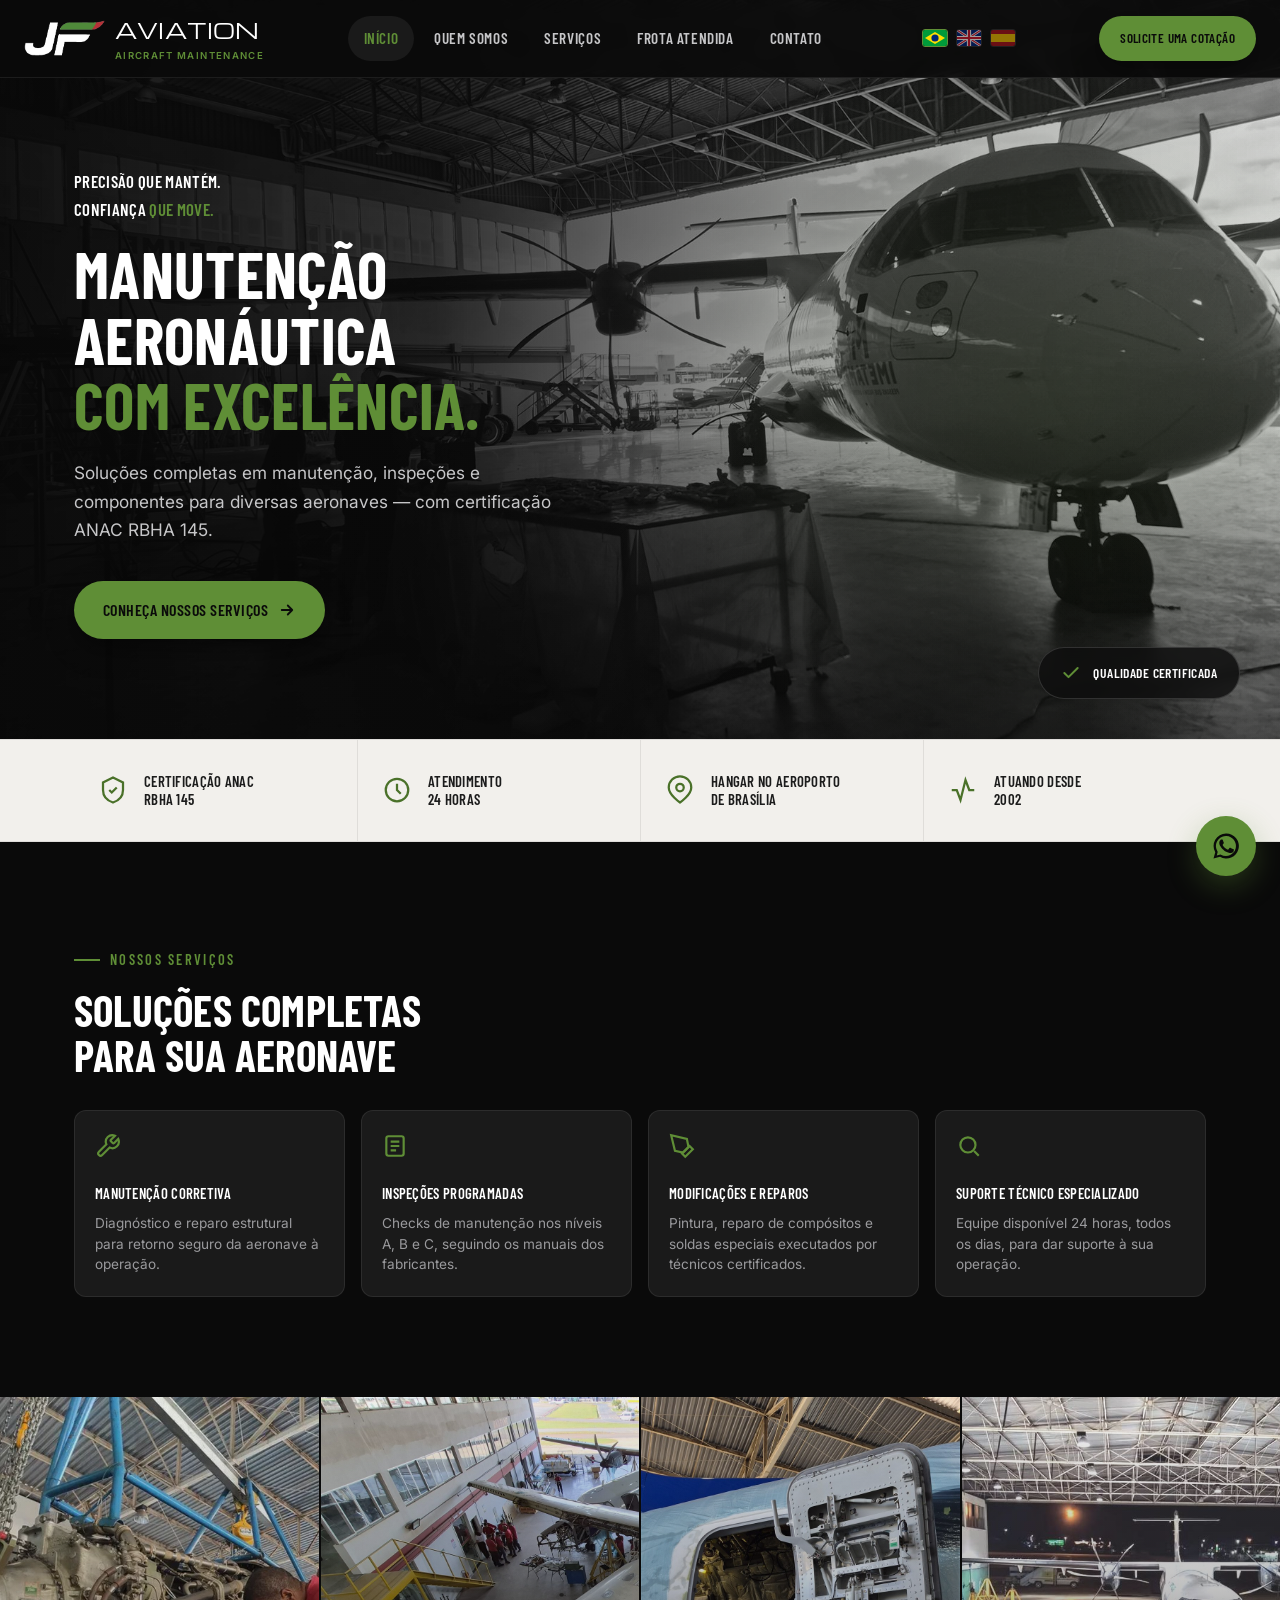
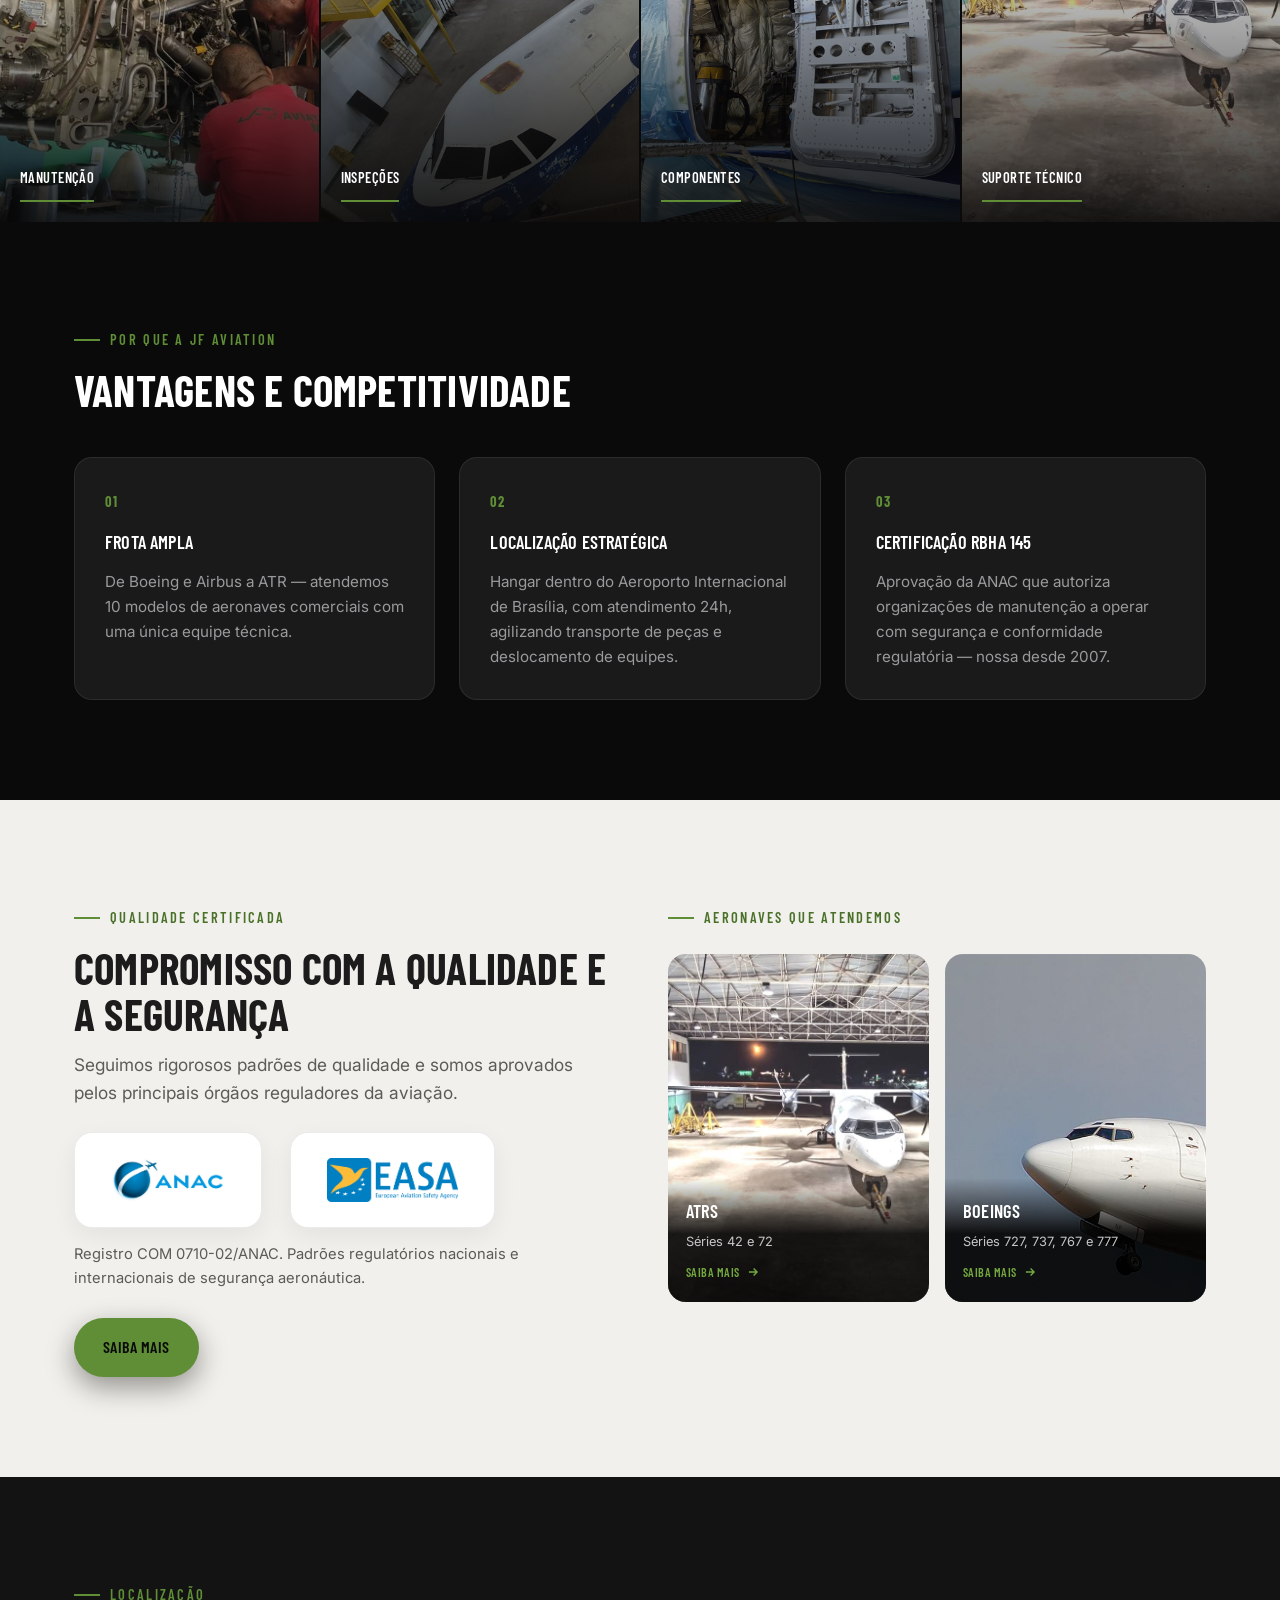
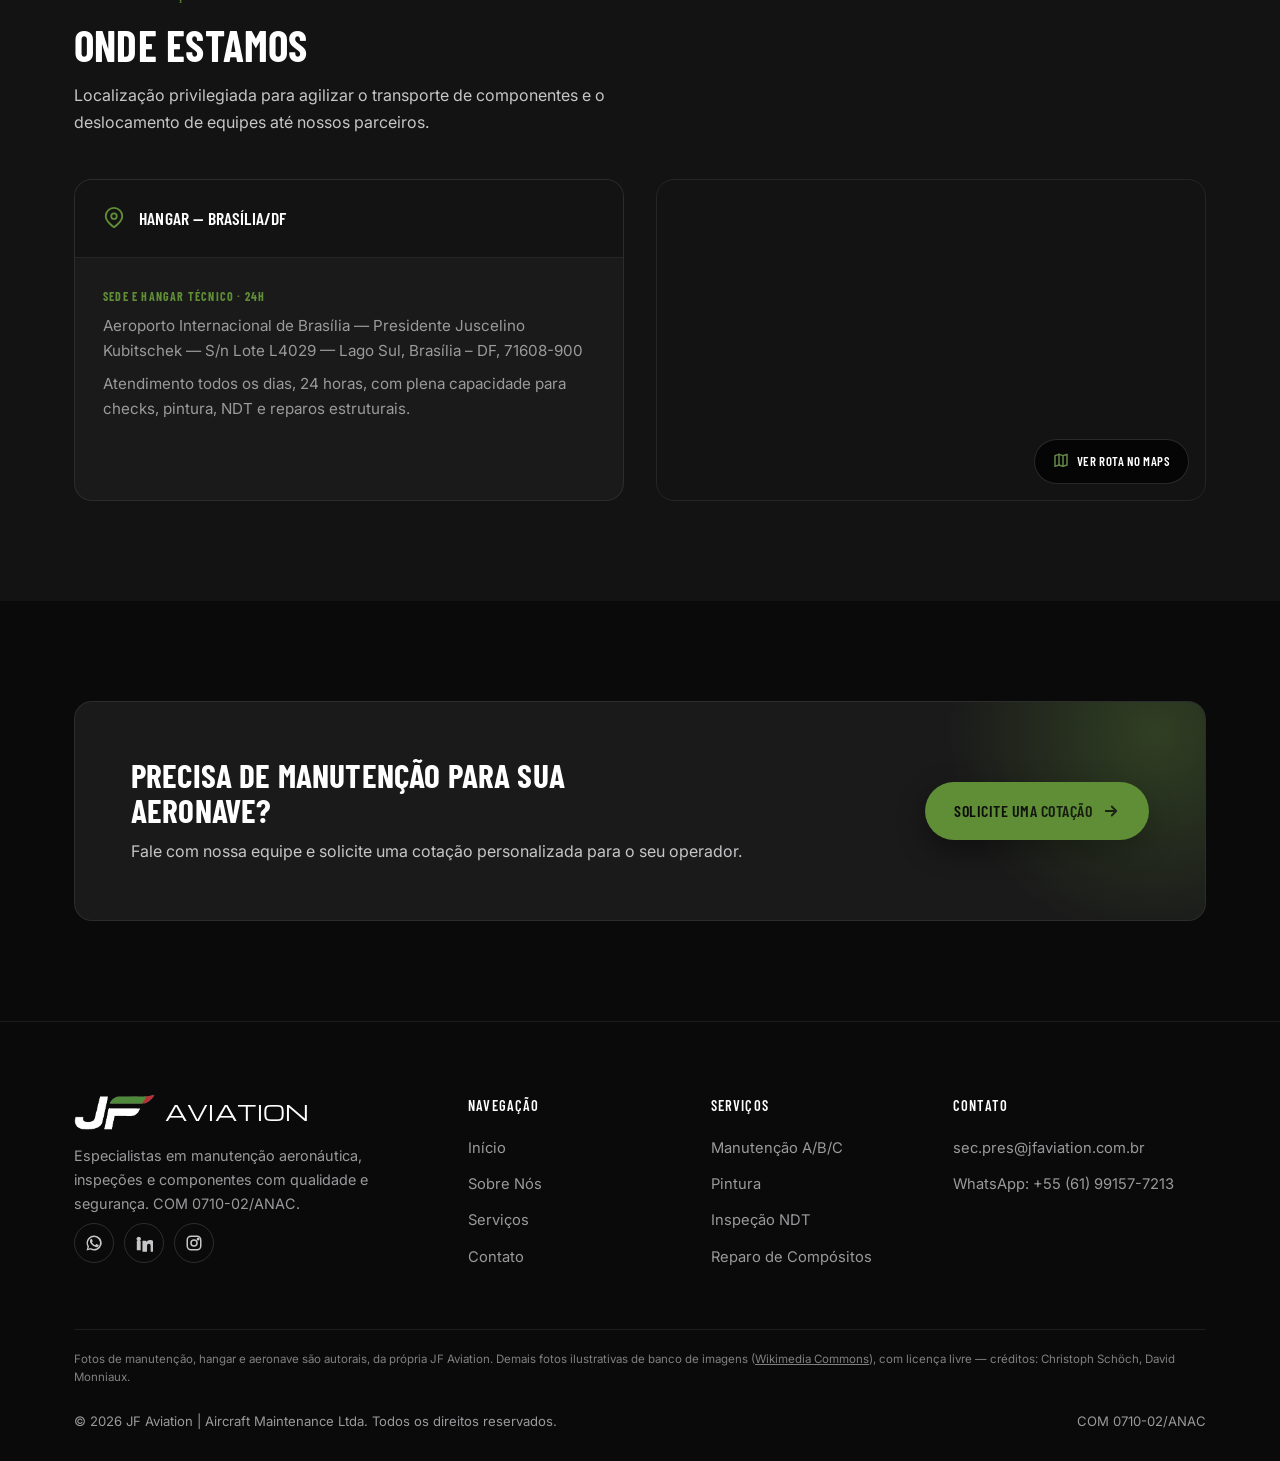
==== index.html @ 9530dfe8 "Initial commit - JF Aviation Site" ====
<!DOCTYPE html>
<html lang="pt-BR">
<head>
<meta charset="UTF-8">
<meta name="viewport" content="width=device-width, initial-scale=1.0">
<title>JF Aviation | Manutenção Aeronáutica com Excelência — ANAC RBHA 145</title>
<meta name="description" content="JF Aviation — mais de 20 anos de experiência em manutenção estrutural, checks A/B/C, pintura, NDT e reparos compósitos para aeronaves comerciais. Certificação ANAC RBHA 145.">
<meta property="og:type" content="website">
<meta property="og:locale" content="pt_BR">
<meta property="og:url" content="https://jfaviation.com.br/">
<meta property="og:title" content="JF Aviation | Manutenção Aeronáutica com Excelência — ANAC RBHA 145">
<meta property="og:description" content="Mais de 20 anos de experiência em manutenção estrutural, checks A/B/C, pintura, NDT e reparos compósitos para aeronaves comerciais. Certificação ANAC RBHA 145.">
<meta property="og:image" content="https://jfaviation.com.br/assets/img/jf-logo-horizontal.png">
<meta name="twitter:card" content="summary_large_image">
<link rel="alternate" hreflang="pt-BR" href="https://jfaviation.com.br/">
<link rel="alternate" hreflang="en" href="https://jfaviation.com.br/en/">
<link rel="alternate" hreflang="es" href="https://jfaviation.com.br/es/">
<link rel="alternate" hreflang="x-default" href="https://jfaviation.com.br/">
<link rel="icon" type="image/svg+xml" href="assets/img/favicon.svg">
<link rel="preconnect" href="https://fonts.googleapis.com">
<link rel="preconnect" href="https://fonts.gstatic.com" crossorigin>
<link href="https://fonts.googleapis.com/css2?family=Michroma&family=Barlow+Condensed:wght@500;600;700;800&family=Inter:wght@400;500;600;700&display=swap" rel="stylesheet">
<link rel="stylesheet" href="assets/css/style.css">
</head>
<body>
<a href="#main" class="skip-link">Pular para o conteúdo</a>

<header class="site-header">
  <div class="container">
    <a href="index.html" class="brand">
      <img class="mark" src="assets/img/jf-mark-white.png" alt="JF Aviation">
      <span>AVIATION<small>Aircraft Maintenance</small></span>
    </a>

    <button class="nav-toggle" aria-label="Abrir menu" aria-expanded="false">
      <svg viewBox="0 0 24 24" fill="none" stroke="currentColor" stroke-width="2" stroke-linecap="round"><path d="M4 6h16M4 12h16M4 18h16"/></svg>
    </button>

    <nav class="nav-main" aria-label="Navegação principal">
      <a href="index.html" aria-current="page">Início</a>
      <a href="quem-somos.html">Quem Somos</a>
      <a href="servicos.html">Serviços</a>
      <a href="servicos.html#frota">Frota Atendida</a>
      <a href="contato.html">Contato</a>
      <a href="contato.html" class="btn btn-gold nav-mobile-cta">Solicite uma Cotação</a>
      <div class="lang-switcher-mobile">
        <a href="index.html" class="active" aria-label="Português"><img src="assets/img/flags/br.svg" alt="PT"></a>
        <a href="en/index.html" aria-label="English"><img src="assets/img/flags/uk.svg" alt="EN"></a>
        <a href="es/index.html" aria-label="Español"><img src="assets/img/flags/es.svg" alt="ES"></a>
      </div>
    </nav>

    <div class="lang-switcher">
      <a href="index.html" class="active" aria-label="Português"><img src="assets/img/flags/br.svg" alt="PT"></a>
      <a href="en/index.html" aria-label="English"><img src="assets/img/flags/uk.svg" alt="EN"></a>
      <a href="es/index.html" aria-label="Español"><img src="assets/img/flags/es.svg" alt="ES"></a>
    </div>

    <div class="nav-cta">
      <a href="contato.html" class="btn btn-gold btn-sm">Solicite uma Cotação</a>
    </div>
  </div>
</header>

<main id="main">

  <!-- HERO -->
  <section class="hero">
    <div class="hero-photo" aria-hidden="true">
      <div class="photo-fill"></div>
    </div>
    <div class="container">
      <div class="hero-copy">
        <p class="eyebrow-line">Precisão que mantém.<br>Confiança <span class="accent">que move.</span></p>
        <h1 class="hero-title">Manutenção<br>Aeronáutica<br><span class="accent">com excelência.</span></h1>
        <p class="lead">Soluções completas em manutenção, inspeções e componentes para diversas aeronaves — com certificação ANAC RBHA 145.</p>
        <div class="hero-actions">
          <a href="servicos.html" class="btn btn-gold">
            Conheça nossos serviços
            <svg viewBox="0 0 24 24" fill="none" stroke="currentColor" stroke-width="2.4" stroke-linecap="round" stroke-linejoin="round"><path d="M5 12h14M13 6l6 6-6 6"/></svg>
          </a>
        </div>
      </div>
    </div>
    <div class="hero-cert-float">
      <svg viewBox="0 0 24 24" fill="none" stroke="currentColor" stroke-width="2.4" stroke-linecap="round" stroke-linejoin="round"><path d="M20 6L9 17l-5-5"/></svg>
      Qualidade certificada
    </div>
  </section>

  <!-- FEATURE STRIP -->
  <section class="feature-strip">
    <div class="container">
      <div class="feature-item">
        <svg viewBox="0 0 24 24" fill="none" stroke="currentColor" stroke-width="1.8"><path d="M12 2l8 4v6c0 5-3.4 8.5-8 10-4.6-1.5-8-5-8-10V6l8-4z"/><path d="M9 12l2 2 4-4"/></svg>
        <span>Certificação ANAC<br>RBHA 145</span>
      </div>
      <div class="feature-item">
        <svg viewBox="0 0 24 24" fill="none" stroke="currentColor" stroke-width="1.8"><circle cx="12" cy="12" r="9"/><path d="M12 7v5l3 3"/></svg>
        <span>Atendimento<br>24 horas</span>
      </div>
      <div class="feature-item">
        <svg viewBox="0 0 24 24" fill="none" stroke="currentColor" stroke-width="1.8"><path d="M21 10c0 6-9 12-9 12S3 16 3 10a9 9 0 0118 0z"/><circle cx="12" cy="10" r="3"/></svg>
        <span>Hangar no Aeroporto<br>de Brasília</span>
      </div>
      <div class="feature-item">
        <svg viewBox="0 0 24 24" fill="none" stroke="currentColor" stroke-width="1.8"><path d="M3 12h4l3 8 4-16 3 8h4"/></svg>
        <span>Atuando desde<br>2002</span>
      </div>
    </div>
  </section>

  <!-- SERVIÇOS + COMPROMISSO -->
  <section class="section" id="servicos">
    <div class="container">
      <div>
        <span class="eyebrow">Nossos Serviços</span>
        <h2 style="margin-top:16px;">Soluções completas<br>para sua aeronave</h2>
        <div class="mini-grid">
          <div class="mini-card">
            <svg class="mini-icon" viewBox="0 0 24 24" fill="none" stroke="currentColor" stroke-width="2"><path d="M14.7 6.3a1 1 0 000 1.4l1.6 1.6a1 1 0 001.4 0l3.77-3.77a6 6 0 01-7.94 7.94l-6.91 6.91a2.12 2.12 0 01-3-3l6.91-6.91a6 6 0 017.94-7.94l-3.76 3.76z"/></svg>
            <h4>Manutenção Corretiva</h4>
            <p>Diagnóstico e reparo estrutural para retorno seguro da aeronave à operação.</p>
          </div>
          <div class="mini-card">
            <svg class="mini-icon" viewBox="0 0 24 24" fill="none" stroke="currentColor" stroke-width="2"><rect x="4" y="3" width="16" height="18" rx="2"/><path d="M8 8h8M8 12h8M8 16h5"/></svg>
            <h4>Inspeções Programadas</h4>
            <p>Checks de manutenção nos níveis A, B e C, seguindo os manuais dos fabricantes.</p>
          </div>
          <div class="mini-card">
            <svg class="mini-icon" viewBox="0 0 24 24" fill="none" stroke="currentColor" stroke-width="2"><path d="M12 19l7-7 3 3-7 7-3-3z"/><path d="M18 13l-1.5-7.5L2 2l3.5 14.5L13 18l5-5z"/></svg>
            <h4>Modificações e Reparos</h4>
            <p>Pintura, reparo de compósitos e soldas especiais executados por técnicos certificados.</p>
          </div>
          <div class="mini-card">
            <svg class="mini-icon" viewBox="0 0 24 24" fill="none" stroke="currentColor" stroke-width="2"><circle cx="11" cy="11" r="7"/><path d="M21 21l-4.3-4.3"/></svg>
            <h4>Suporte Técnico Especializado</h4>
            <p>Equipe disponível 24 horas, todos os dias, para dar suporte à sua operação.</p>
          </div>
        </div>
      </div>
    </div>
  </section>

  <!-- GRADE DE FOTOS -->
  <!-- Manutenção e Suporte Técnico: fotos reais da JF Aviation. Inspeções e Componentes ainda são de banco de imagens. -->
  <section>
    <div class="photo-grid">
      <div class="photo-tile">
        <img src="assets/img/photos/jf-real-manutencao.jpg" alt="Equipe da JF Aviation realizando manutenção em motor de aeronave" loading="lazy">
        <span class="tile-label">Manutenção</span>
      </div>
      <div class="photo-tile">
        <img src="assets/img/photos/jf-real-hangar-inspecao.jpg" alt="Aeronave ATR em inspeção no hangar da JF Aviation" loading="lazy">
        <span class="tile-label">Inspeções</span>
      </div>
      <div class="photo-tile">
        <img src="assets/img/photos/jf-real-componente-painel.jpg" alt="Painel de acesso aberto mostrando componentes internos da aeronave" loading="lazy">
        <span class="tile-label">Componentes</span>
      </div>
      <div class="photo-tile">
        <img src="assets/img/photos/jf-real-hangar-atr.jpg" alt="Aeronave ATR no hangar da JF Aviation em Brasília" loading="lazy">
        <span class="tile-label">Suporte Técnico</span>
      </div>
    </div>
  </section>

  <!-- DIFERENCIAIS -->
  <section class="section">
    <div class="container">
      <div class="section-head">
        <span class="eyebrow">Por que a JF Aviation</span>
        <h2 style="margin-top:16px;">Vantagens e competitividade</h2>
      </div>
      <div class="diff-grid">
        <div class="diff-card">
          <span class="diff-num">01</span>
          <h3>Frota ampla</h3>
          <p>De Boeing e Airbus a ATR — atendemos 10 modelos de aeronaves comerciais com uma única equipe técnica.</p>
        </div>
        <div class="diff-card">
          <span class="diff-num">02</span>
          <h3>Localização estratégica</h3>
          <p>Hangar dentro do Aeroporto Internacional de Brasília, com atendimento 24h, agilizando transporte de peças e deslocamento de equipes.</p>
        </div>
        <div class="diff-card">
          <span class="diff-num">03</span>
          <h3>Certificação RBHA 145</h3>
          <p>Aprovação da ANAC que autoriza organizações de manutenção a operar com segurança e conformidade regulatória — nossa desde 2007.</p>
        </div>
      </div>
    </div>
  </section>

  <!-- CERTIFICAÇÕES + FROTA -->
  <section class="section section-light">
    <div class="container">
      <div class="cert-fleet-split">
        <div>
          <span class="eyebrow">Qualidade certificada</span>
          <h2 style="margin-top:16px;">Compromisso com a qualidade e a segurança</h2>
          <p class="lead" style="margin-top:14px;">Seguimos rigorosos padrões de qualidade e somos aprovados pelos principais órgãos reguladores da aviação.</p>
          <div class="cert-badges">
            <div class="cert-logo">
              <img src="assets/img/certs/jf-cert-anac.png" alt="ANAC — Agência Nacional de Aviação Civil" loading="lazy">
            </div>
            <div class="cert-logo">
              <img src="assets/img/certs/jf-cert-easa.png" alt="EASA — European Union Aviation Safety Agency" loading="lazy">
            </div>
          </div>
          <p class="cert-note">Registro COM 0710-02/ANAC. Padrões regulatórios nacionais e internacionais de segurança aeronáutica.</p>
          <a href="quem-somos.html" class="btn btn-gold" style="margin-top:28px;">Saiba mais</a>
        </div>
        <div>
          <span class="eyebrow">Aeronaves que atendemos</span>
          <div class="fleet-mini-grid">
            <a href="servicos.html#frota" class="fleet-mini-card">
              <img src="assets/img/photos/jf-real-hangar-atr.jpg" alt="Aeronave ATR atendida pela JF Aviation" loading="lazy">
              <div class="fleet-mini-info">
                <h3>ATRs</h3>
                <span class="fleet-mini-models">Séries 42 e 72</span>
                <span class="fleet-mini-link">Saiba mais <svg viewBox="0 0 24 24" fill="none" stroke="currentColor" stroke-width="2.4"><path d="M5 12h14M13 6l6 6-6 6"/></svg></span>
              </div>
            </a>
            <a href="servicos.html#frota" class="fleet-mini-card">
              <img src="assets/img/photos/jf-fleet-boeing-crop.jpg" alt="Aeronave Boeing atendida pela JF Aviation" loading="lazy">
              <div class="fleet-mini-info">
                <h3>Boeings</h3>
                <span class="fleet-mini-models">Séries 727, 737, 767 e 777</span>
                <span class="fleet-mini-link">Saiba mais <svg viewBox="0 0 24 24" fill="none" stroke="currentColor" stroke-width="2.4"><path d="M5 12h14M13 6l6 6-6 6"/></svg></span>
              </div>
            </a>
          </div>
        </div>
      </div>
    </div>
  </section>

  <!-- LOCALIZAÇÃO -->
  <section class="section section-alt">
    <div class="container">
      <div class="section-head">
        <span class="eyebrow">Localização</span>
        <h2 style="margin-top:16px;">Onde estamos</h2>
        <p>Localização privilegiada para agilizar o transporte de componentes e o deslocamento de equipes até nossos parceiros.</p>
      </div>
      <div class="location-split">
        <div class="location-card">
          <div class="location-top">
            <svg viewBox="0 0 24 24" fill="none" stroke="currentColor" stroke-width="2"><path d="M21 10c0 6-9 12-9 12S3 16 3 10a9 9 0 0118 0z"/><circle cx="12" cy="10" r="3"/></svg>
            <h3 style="margin:0;">Hangar — Brasília/DF</h3>
          </div>
          <div class="location-body">
            <span class="location-tag">Sede e hangar técnico · 24h</span>
            <p>Aeroporto Internacional de Brasília — Presidente Juscelino Kubitschek — S/n Lote L4029 — Lago Sul, Brasília – DF, 71608-900</p>
            <p>Atendimento todos os dias, 24 horas, com plena capacidade para checks, pintura, NDT e reparos estruturais.</p>
          </div>
        </div>
        <div class="map-card">
          <iframe src="https://www.google.com/maps?q=Aeroporto+Internacional+de+Bras%C3%ADlia&output=embed" loading="lazy" referrerpolicy="no-referrer-when-downgrade" title="Mapa - Hangar Brasília" aria-hidden="true" tabindex="-1"></iframe>
          <a class="map-link" href="https://www.google.com/maps/dir/?api=1&destination=Aeroporto+Internacional+de+Bras%C3%ADlia+-+Presidente+Juscelino+Kubitschek+-+S%2Fn+Lote+L4029+-+Lago+Sul%2C+Bras%C3%ADlia+-+DF%2C+71608-900" target="_blank" rel="noopener" aria-label="Ver rota até o hangar da JF Aviation no Google Maps"></a>
          <span class="map-badge">
            <svg viewBox="0 0 24 24" fill="none" stroke="currentColor" stroke-width="2.2" stroke-linecap="round" stroke-linejoin="round"><path d="M9 18l-6 2V4l6-2 6 2 6-2v16l-6 2-6-2z"/><path d="M9 2v16M15 4v16"/></svg>
            Ver rota no Maps
          </span>
        </div>
      </div>
    </div>
  </section>

  <!-- CTA FINAL -->
  <section class="section">
    <div class="container">
      <div class="cta-banner">
        <div>
          <h2>Precisa de manutenção para sua aeronave?</h2>
          <p>Fale com nossa equipe e solicite uma cotação personalizada para o seu operador.</p>
        </div>
        <a href="contato.html" class="btn btn-gold">
          Solicite uma Cotação
          <svg viewBox="0 0 24 24" fill="none" stroke="currentColor" stroke-width="2.4" stroke-linecap="round" stroke-linejoin="round"><path d="M5 12h14M13 6l6 6-6 6"/></svg>
        </a>
      </div>
    </div>
  </section>

</main>

<footer class="site-footer">
  <div class="container">
    <div class="footer-grid">
      <div class="footer-brand">
        <span class="brand">
          <img class="mark" src="assets/img/jf-mark-white.png" alt="JF Aviation">
          <span>AVIATION</span>
        </span>
        <p>Especialistas em manutenção aeronáutica, inspeções e componentes com qualidade e segurança. COM 0710-02/ANAC.</p>
        <div class="footer-social">
          <a href="https://wa.me/5561991577213" target="_blank" rel="noopener" aria-label="WhatsApp">
            <svg viewBox="0 0 24 24" fill="currentColor"><path d="M17.5 14.4c-.3-.1-1.7-.8-2-1-.3-.1-.5-.1-.7.1-.2.3-.7 1-.9 1.2-.2.2-.3.2-.6.1-.3-.1-1.2-.5-2.3-1.5-.9-.8-1.4-1.7-1.6-2-.2-.3 0-.5.1-.6.1-.1.3-.3.4-.5.1-.2.2-.3.3-.5.1-.2 0-.4 0-.5C10.1 9 9.6 7.7 9.4 7.2c-.2-.5-.4-.4-.6-.4h-.5c-.2 0-.5.1-.7.3-.3.3-1 1-1 2.4s1 2.8 1.2 3c.1.2 2 3.1 4.9 4.3.7.3 1.2.5 1.6.6.7.2 1.3.2 1.8.1.6-.1 1.7-.7 2-1.4.2-.6.2-1.2.2-1.3-.1-.2-.3-.2-.6-.4z"/><path d="M12 2a10 10 0 00-8.6 15L2 22l5.2-1.4A10 10 0 1012 2zm0 18a8 8 0 01-4.1-1.1l-.3-.2-3 .8.8-2.9-.2-.3A8 8 0 1112 20z"/></svg>
          </a>
          <a href="#" aria-label="LinkedIn">
            <svg viewBox="0 0 24 24" fill="currentColor"><path d="M4.98 3.5C3.34 3.5 2 4.84 2 6.48s1.34 2.98 2.98 2.98h.03C6.66 9.46 8 8.12 8 6.48 8 4.84 6.66 3.5 4.98 3.5zM2.4 21.5h5.16V8.98H2.4V21.5zM9.94 8.98h4.94v1.71h.07c.69-1.3 2.37-2.67 4.88-2.67 5.22 0 6.18 3.44 6.18 7.91v7.57h-5.15v-6.71c0-1.6-.03-3.66-2.23-3.66-2.23 0-2.57 1.74-2.57 3.54v6.83H9.94V8.98z"/></svg>
          </a>
          <a href="#" aria-label="Instagram">
            <svg viewBox="0 0 24 24" fill="none" stroke="currentColor" stroke-width="2"><rect x="3" y="3" width="18" height="18" rx="5"/><circle cx="12" cy="12" r="4"/><circle cx="17.5" cy="6.5" r="1"/></svg>
          </a>
        </div>
      </div>
      <div class="footer-col">
        <h4>Navegação</h4>
        <ul>
          <li><a href="index.html">Início</a></li>
          <li><a href="quem-somos.html">Sobre Nós</a></li>
          <li><a href="servicos.html">Serviços</a></li>
          <li><a href="contato.html">Contato</a></li>
        </ul>
      </div>
      <div class="footer-col">
        <h4>Serviços</h4>
        <ul>
          <li><a href="servicos.html#manutencao">Manutenção A/B/C</a></li>
          <li><a href="servicos.html#pintura">Pintura</a></li>
          <li><a href="servicos.html#ndt">Inspeção NDT</a></li>
          <li><a href="servicos.html#compositos">Reparo de Compósitos</a></li>
        </ul>
      </div>
      <div class="footer-col">
        <h4>Contato</h4>
        <ul>
          <li><a href="mailto:sec.pres@jfaviation.com.br">sec.pres@jfaviation.com.br</a></li>
          <li><a href="https://wa.me/5561991577213" target="_blank" rel="noopener">WhatsApp: +55 (61) 99157-7213</a></li>
        </ul>
      </div>
    </div>
    <p class="photo-credits">Fotos de manutenção, hangar e aeronave são autorais, da própria JF Aviation. Demais fotos ilustrativas de banco de imagens (<a href="https://commons.wikimedia.org" target="_blank" rel="noopener">Wikimedia Commons</a>), com licença livre — créditos: Christoph Schöch, David Monniaux.</p>
    <div class="footer-bottom">
      <span>© <span data-year>2026</span> JF Aviation | Aircraft Maintenance Ltda. Todos os direitos reservados.</span>
      <span>COM 0710-02/ANAC</span>
    </div>
  </div>
</footer>

<a class="wa-float" href="https://wa.me/5561991577213" target="_blank" rel="noopener" aria-label="Falar no WhatsApp">
  <svg viewBox="0 0 24 24" fill="currentColor"><path d="M17.5 14.4c-.3-.1-1.7-.8-2-1-.3-.1-.5-.1-.7.1-.2.3-.7 1-.9 1.2-.2.2-.3.2-.6.1-.3-.1-1.2-.5-2.3-1.5-.9-.8-1.4-1.7-1.6-2-.2-.3 0-.5.1-.6.1-.1.3-.3.4-.5.1-.2.2-.3.3-.5.1-.2 0-.4 0-.5C10.1 9 9.6 7.7 9.4 7.2c-.2-.5-.4-.4-.6-.4h-.5c-.2 0-.5.1-.7.3-.3.3-1 1-1 2.4s1 2.8 1.2 3c.1.2 2 3.1 4.9 4.3.7.3 1.2.5 1.6.6.7.2 1.3.2 1.8.1.6-.1 1.7-.7 2-1.4.2-.6.2-1.2.2-1.3-.1-.2-.3-.2-.6-.4z"/><path d="M12 2a10 10 0 00-8.6 15L2 22l5.2-1.4A10 10 0 1012 2zm0 18a8 8 0 01-4.1-1.1l-.3-.2-3 .8.8-2.9-.2-.3A8 8 0 1112 20z"/></svg>
</a>

<script src="assets/js/main.js"></script>
</body>
</html>
---- assets/css/style.css ----
/* ============================================
   JF Aviation — Design System (Premium Dark)
   ============================================ */

:root {
  /* Cores base */
  --bg-0: #0a0a0a;
  --bg-1: #131313;
  --bg-2: #1a1a1a;
  --bg-2-hover: #202020;
  --border-dark: rgba(255, 255, 255, 0.08);
  --border-dark-strong: rgba(255, 255, 255, 0.14);

  /* Verde de destaque (paleta oficial JF Aviation) */
  --green-300: #a8c98a;
  --green-400: #74a83f;
  --green-500: #5f8e36;
  --green-600: #4a7129;
  --green-glow: rgba(95, 142, 54, 0.32);

  /* Cores complementares da marca */
  --red-500: #a3172c;
  --graphite: #333333;

  /* Seções claras */
  --paper: #f2f0ec;
  --paper-ink: #1c1c1c;
  --paper-muted: #5c5b57;

  /* Texto */
  --white: #ffffff;
  --gray-100: #ececed;
  --gray-300: #c6c6c8;
  --gray-500: #9a9a9d;
  --gray-600: #808083;

  /* Tipografia */
  --font-base: "Inter", -apple-system, BlinkMacSystemFont, "Segoe UI", Roboto, "Helvetica Neue", Arial, sans-serif;
  --font-display: "Barlow Condensed", var(--font-base);
  --font-menu: "Michroma", var(--font-base);

  /* Espaçamento */
  --container-w: 1180px;
  --radius-sm: 6px;
  --radius-md: 12px;
  --radius-lg: 18px;
  --shadow-sm: 0 2px 10px rgba(0, 0, 0, 0.3);
  --shadow-md: 0 10px 28px rgba(0, 0, 0, 0.4);
  --shadow-lg: 0 24px 56px rgba(0, 0, 0, 0.5);
  --shadow-glow: 0 10px 30px var(--green-glow);

  --header-h: 78px;
}

/* ---------- Reset ---------- */
*, *::before, *::after { box-sizing: border-box; }
html { scroll-behavior: smooth; }
body {
  margin: 0;
  font-family: var(--font-base);
  color: var(--gray-300);
  background: var(--bg-0);
  line-height: 1.65;
  -webkit-font-smoothing: antialiased;
}
img { max-width: 100%; display: block; }
a { color: inherit; text-decoration: none; touch-action: manipulation; }
ul { margin: 0; padding: 0; list-style: none; }
h1, h2, h3, h4, p { margin: 0; }
button { font: inherit; cursor: pointer; touch-action: manipulation; }
section { scroll-margin-top: var(--header-h); }
[id] { scroll-margin-top: calc(var(--header-h) + 12px); }

.container {
  width: 100%;
  max-width: var(--container-w);
  margin: 0 auto;
  padding: 0 24px;
}

.visually-hidden {
  position: absolute;
  width: 1px; height: 1px;
  overflow: hidden;
  clip: rect(0 0 0 0);
  white-space: nowrap;
}

.skip-link {
  position: absolute;
  left: 12px;
  top: -60px;
  background: var(--green-500);
  color: #0a0a0a;
  padding: 10px 16px;
  border-radius: var(--radius-sm);
  font-weight: 700;
  z-index: 1000;
  transition: top .2s ease;
}
.skip-link:focus { top: 12px; }

/* ---------- Tipografia ---------- */
.eyebrow {
  display: inline-flex;
  align-items: center;
  gap: 10px;
  font-family: var(--font-display);
  font-size: 0.9rem;
  font-weight: 600;
  letter-spacing: 0.16em;
  text-transform: uppercase;
  color: var(--green-500);
}
.eyebrow::before {
  content: "";
  width: 26px;
  height: 2px;
  background: var(--green-500);
  display: inline-block;
}
h1, .h1 {
  font-family: var(--font-display);
  font-size: clamp(2.4rem, 5vw, 4rem);
  font-weight: 700;
  line-height: 1.02;
  text-transform: uppercase;
  color: var(--white);
  letter-spacing: 0.005em;
}
h2, .h2 {
  font-family: var(--font-display);
  font-size: clamp(1.9rem, 3.4vw, 2.7rem);
  font-weight: 700;
  line-height: 1.05;
  text-transform: uppercase;
  color: var(--white);
  letter-spacing: 0.005em;
}
h3, .h3 {
  font-family: var(--font-display);
  font-size: 1.3rem;
  font-weight: 600;
  text-transform: uppercase;
  letter-spacing: 0.01em;
  color: var(--white);
}
.accent { color: var(--green-500); }
.lead {
  font-size: 1.08rem;
  color: var(--gray-400, var(--gray-300));
  font-weight: 400;
}
.section-head { max-width: 640px; margin-bottom: 44px; }
.section-head.center { margin-left: auto; margin-right: auto; text-align: center; }
.section-head p { margin-top: 14px; }

/* ---------- Botões ---------- */
.btn {
  display: inline-flex;
  align-items: center;
  gap: 10px;
  padding: 15px 28px;
  border-radius: 999px;
  font-family: var(--font-display);
  font-weight: 600;
  font-size: 1rem;
  letter-spacing: 0.03em;
  text-transform: uppercase;
  border: 1.5px solid transparent;
  transition: transform .18s ease, box-shadow .18s ease, background .18s ease, color .18s ease, border-color .18s ease;
  white-space: nowrap;
}
.btn:hover { transform: translateY(-2px); }
.btn-gold {
  background: var(--green-500);
  color: #0a0a0a;
  box-shadow: var(--shadow-md);
}
.btn-gold:hover { background: var(--green-400); box-shadow: var(--shadow-glow); }
.btn-outline {
  background: transparent;
  border-color: var(--border-dark-strong);
  color: var(--white);
}
.btn-outline:hover { border-color: var(--green-500); color: var(--green-500); }
.btn-outline-dark {
  background: transparent;
  border-color: var(--green-500);
  color: var(--green-500);
}
.btn-outline-dark:hover { background: var(--green-500); color: #0a0a0a; }
.btn-sm { padding: 11px 20px; font-size: 0.82rem; }
.btn svg { width: 18px; height: 18px; flex-shrink: 0; }

/* ---------- Header ---------- */
.site-header {
  position: fixed;
  top: 0; left: 0; right: 0;
  height: var(--header-h);
  display: flex;
  align-items: center;
  z-index: 900;
  background: rgba(10, 10, 10, 0.92);
  border-bottom: 1px solid var(--border-dark);
  backdrop-filter: blur(8px);
  transition: box-shadow .25s ease, background .25s ease;
}
.site-header.solid {
  background: rgba(10, 10, 10, 0.98);
  box-shadow: 0 4px 24px rgba(0,0,0,0.4);
}
.site-header .container {
  display: flex;
  align-items: center;
  justify-content: space-between;
  gap: 24px;
  max-width: 1400px;
}
.brand {
  display: flex;
  align-items: center;
  gap: 10px;
  font-family: var(--font-display);
  font-weight: 700;
  font-size: 1.3rem;
  text-transform: uppercase;
  color: var(--white);
  letter-spacing: 0.01em;
  min-width: 0;
  flex-shrink: 1;
  white-space: nowrap;
}
.brand .mark { height: 36px; width: auto; flex-shrink: 0; }
.brand span { font-family: var(--font-menu); font-weight: 400; }
.brand small {
  display: block;
  font-family: var(--font-base);
  font-size: 0.6rem;
  font-weight: 600;
  letter-spacing: 0.14em;
  text-transform: uppercase;
  color: var(--green-500);
  white-space: nowrap;
}

.nav-main {
  display: flex;
  align-items: center;
  gap: 4px;
}
.nav-main a {
  padding: 10px 16px;
  border-radius: 999px;
  white-space: nowrap;
  font-family: var(--font-display);
  font-weight: 600;
  font-size: 0.95rem;
  letter-spacing: 0.04em;
  text-transform: uppercase;
  color: var(--gray-300);
  transition: background .18s ease, color .18s ease;
}
.nav-main a:hover, .nav-main a[aria-current="page"] {
  background: var(--bg-2);
  color: var(--green-500);
}
.nav-cta { display: flex; align-items: center; gap: 14px; }
.nav-mobile-cta { display: none; }

.lang-switcher { display: flex; align-items: center; gap: 8px; }
.lang-switcher a {
  display: block;
  width: 26px;
  height: 18px;
  border-radius: 3px;
  overflow: hidden;
  border: 1.5px solid var(--border-dark-strong);
  opacity: 0.6;
  transition: opacity .18s ease, border-color .18s ease, transform .18s ease;
}
.lang-switcher a img { width: 100%; height: 100%; display: block; object-fit: cover; }
.lang-switcher a:hover { opacity: 1; transform: translateY(-1px); }
.lang-switcher a.active { opacity: 1; border-color: var(--green-500); }

.lang-switcher-mobile { display: none; }

.nav-toggle {
  display: none;
  width: 44px; height: 44px;
  border: 1px solid var(--border-dark-strong);
  background: var(--bg-2);
  border-radius: var(--radius-sm);
  color: var(--white);
  align-items: center;
  justify-content: center;
}
.nav-toggle svg { width: 22px; height: 22px; }

@media (max-width: 1180px) {
  .nav-main {
    position: fixed;
    top: var(--header-h);
    left: 0; right: 0;
    flex-direction: column;
    align-items: stretch;
    background: var(--bg-0);
    border-top: 1px solid var(--border-dark);
    max-height: calc(100vh - var(--header-h));
    overflow-y: auto;
    padding: 12px;
    gap: 4px;
    transform: translateY(-8px);
    opacity: 0;
    visibility: hidden;
    transition: opacity .2s ease, transform .2s ease, visibility .2s;
  }
  .nav-main.open {
    transform: translateY(0);
    opacity: 1;
    visibility: visible;
  }
  .nav-main a { padding: 14px 16px; }
  .nav-toggle { display: flex; }
  .nav-cta { display: none; }
  .nav-mobile-cta {
    display: block;
    text-align: center;
    margin: 10px 6px 4px;
  }
  .lang-switcher { display: none; }
  .lang-switcher-mobile {
    display: flex;
    justify-content: center;
    gap: 14px;
    padding: 16px 6px 4px;
    margin-top: 8px;
    border-top: 1px solid var(--border-dark);
  }
  .lang-switcher-mobile a {
    display: block;
    width: 32px;
    height: 22px;
    border-radius: 3px;
    overflow: hidden;
    border: 1.5px solid var(--border-dark-strong);
    opacity: 0.7;
  }
  .lang-switcher-mobile a img { width: 100%; height: 100%; display: block; object-fit: cover; }
  .lang-switcher-mobile a.active { opacity: 1; border-color: var(--green-500); }
}

@media (max-width: 420px) {
  .brand { font-size: 1.05rem; gap: 8px; }
  .brand .mark { height: 30px; width: auto; }
  .brand small { font-size: 0.55rem; }
}

/* ---------- Hero ---------- */
.hero {
  position: relative;
  padding: calc(var(--header-h) + 90px) 0 100px;
  overflow: hidden;
  color: var(--white);
  background: #0a0a0a;
}
.hero-photo {
  position: absolute;
  inset: 0;
  z-index: 0;
}
.hero-photo::after {
  content: "";
  position: absolute;
  inset: 0;
  background:
    linear-gradient(90deg, rgba(8,8,8,0.96) 0%, rgba(8,8,8,0.82) 34%, rgba(8,8,8,0.35) 62%, rgba(8,8,8,0.15) 100%),
    linear-gradient(0deg, rgba(8,8,8,0.5), transparent 45%);
}
.hero-photo .photo-fill {
  width: 100%; height: 100%;
  background:
    radial-gradient(60% 90% at 82% 55%, rgba(95,142,54,0.14), transparent 60%),
    url("../img/photos/jf-real-hero-home.jpg");
  background-size: cover;
  background-position: center 40%;
}
.hero .container { position: relative; z-index: 1; }
.hero-copy { max-width: 620px; }
.hero-copy .eyebrow-line {
  font-family: var(--font-display);
  font-weight: 600;
  letter-spacing: 0.02em;
  text-transform: uppercase;
  font-size: 1.05rem;
  color: var(--white);
}
.hero-copy .eyebrow-line .accent { color: var(--green-500); }
h1.hero-title { margin-top: 18px; }
h1.hero-title .accent { color: var(--green-500); }
.hero-copy .lead { margin-top: 22px; max-width: 480px; color: var(--gray-300); }
.hero-actions {
  display: flex;
  flex-wrap: wrap;
  gap: 16px;
  margin-top: 36px;
}
.hero-badges {
  display: flex;
  flex-wrap: wrap;
  gap: 12px;
  margin-top: 44px;
}
.hero-badge {
  display: flex;
  align-items: center;
  gap: 10px;
  padding: 11px 18px;
  background: rgba(255,255,255,0.05);
  border: 1px solid var(--border-dark-strong);
  border-radius: 999px;
  font-size: 0.82rem;
  font-weight: 600;
  color: var(--gray-100);
}
.hero-badge svg { width: 16px; height: 16px; color: var(--green-500); flex-shrink: 0; }

.hero-cert-float {
  position: absolute;
  right: 40px;
  bottom: 40px;
  z-index: 2;
  display: flex;
  align-items: center;
  gap: 12px;
  background: rgba(15,15,15,0.85);
  border: 1px solid var(--border-dark-strong);
  backdrop-filter: blur(6px);
  padding: 14px 22px;
  border-radius: 999px;
  font-family: var(--font-display);
  font-weight: 600;
  letter-spacing: 0.03em;
  text-transform: uppercase;
  font-size: 0.85rem;
  color: var(--white);
}
.hero-cert-float svg { width: 20px; height: 20px; color: var(--green-500); }

@media (max-width: 780px) {
  .hero-cert-float { right: 20px; bottom: 20px; padding: 10px 16px; font-size: 0.72rem; }
}

/* ---------- Feature strip (ícones) ---------- */
.feature-strip {
  background: var(--paper);
  border-top: 1px solid rgba(0, 0, 0, 0.08);
  border-bottom: 1px solid rgba(0, 0, 0, 0.08);
}
.feature-strip .container {
  display: grid;
  grid-template-columns: repeat(4, 1fr);
}
.feature-item {
  display: flex;
  align-items: center;
  gap: 16px;
  padding: 32px 24px;
  border-left: 1px solid rgba(0, 0, 0, 0.08);
}
.feature-item:first-child { border-left: none; }
.feature-item svg { width: 30px; height: 30px; color: var(--green-600); flex-shrink: 0; }
.feature-item span {
  display: block;
  font-family: var(--font-display);
  font-weight: 600;
  text-transform: uppercase;
  letter-spacing: 0.02em;
  font-size: 0.92rem;
  color: var(--paper-ink);
  line-height: 1.25;
}

@media (max-width: 900px) {
  .feature-strip .container { grid-template-columns: repeat(2, 1fr); }
  .feature-item:nth-child(2n+1) { border-left: none; }
  .feature-item:nth-child(n+3) { border-top: 1px solid rgba(0, 0, 0, 0.08); }
}
@media (max-width: 560px) {
  .feature-strip .container { grid-template-columns: 1fr; }
  .feature-item { border-left: none !important; border-top: 1px solid rgba(0, 0, 0, 0.08); }
  .feature-item:first-child { border-top: none; }
}

/* ---------- Sections gerais ---------- */
.section { padding: 100px 0; }
.section-alt { background: var(--bg-1); }

.section-light {
  background: var(--paper);
  color: var(--paper-muted);
}
.section-light h1, .section-light h2, .section-light h3 { color: var(--paper-ink); }
.section-light .eyebrow { color: var(--green-600); }
.section-light .lead { color: var(--paper-muted); }

.cert-badges {
  display: flex;
  flex-wrap: wrap;
  justify-content: center;
  align-items: stretch;
  gap: 28px;
  margin-top: 48px;
}
.cert-logo {
  background: var(--white);
  border: 1px solid rgba(0, 0, 0, 0.08);
  border-radius: var(--radius-lg);
  padding: 20px 36px;
  display: flex;
  align-items: center;
  justify-content: center;
  min-height: 96px;
  box-shadow: 0 8px 24px rgba(0, 0, 0, 0.06);
  transition: transform .18s ease, box-shadow .18s ease;
}
.cert-logo:hover { transform: translateY(-2px); box-shadow: 0 14px 32px rgba(0, 0, 0, 0.1); }
.cert-logo img { height: 44px; width: auto; max-width: 200px; object-fit: contain; }
.cert-note {
  text-align: center;
  max-width: 620px;
  margin: 20px auto 0;
  font-size: 0.92rem;
}

/* ---------- Certificações + Frota (split) ---------- */
.cert-fleet-split {
  display: grid;
  grid-template-columns: 1fr 1fr;
  gap: 56px;
  align-items: start;
}
.cert-fleet-split .cert-badges {
  justify-content: flex-start;
  margin-top: 24px;
}
.cert-fleet-split .cert-note {
  text-align: left;
  max-width: none;
  margin: 14px 0 0;
}
@media (max-width: 900px) {
  .cert-fleet-split { grid-template-columns: 1fr; gap: 44px; }
}

.fleet-mini-grid {
  display: grid;
  grid-template-columns: 1fr 1fr;
  gap: 16px;
  margin-top: 24px;
}
.fleet-mini-card {
  position: relative;
  display: block;
  aspect-ratio: 3 / 4;
  border-radius: var(--radius-lg);
  overflow: hidden;
}
.fleet-mini-card img {
  position: absolute;
  inset: 0;
  width: 100%;
  height: 100%;
  object-fit: cover;
  transition: transform .4s ease;
}
.fleet-mini-card:hover img { transform: scale(1.06); }
.fleet-mini-card::before {
  content: "";
  position: absolute;
  inset: 0;
  background: linear-gradient(0deg, rgba(6,6,6,0.96) 0%, rgba(6,6,6,0.75) 30%, rgba(6,6,6,0.3) 60%, rgba(6,6,6,0.05) 100%);
}
.fleet-mini-info {
  position: absolute;
  left: 0; right: 0; bottom: 0;
  z-index: 1;
  padding: 18px;
  background: linear-gradient(0deg, rgba(0,0,0,0.9) 0%, rgba(0,0,0,0.9) 55%, transparent 100%);
}
.fleet-mini-info h3 {
  color: var(--white);
  font-size: 1.15rem;
  text-transform: uppercase;
}
.fleet-mini-info .fleet-mini-models {
  display: block;
  color: var(--gray-300);
  font-size: 0.8rem;
  margin-top: 4px;
}
.fleet-mini-info .fleet-mini-link {
  display: inline-flex;
  align-items: center;
  gap: 6px;
  color: var(--green-400);
  font-family: var(--font-display);
  font-weight: 600;
  text-transform: uppercase;
  font-size: 0.76rem;
  letter-spacing: 0.04em;
  margin-top: 10px;
}
.fleet-mini-info .fleet-mini-link svg { width: 14px; height: 14px; }
@media (max-width: 480px) {
  .fleet-mini-grid { grid-template-columns: 1fr; }
}

.two-col {
  display: grid;
  grid-template-columns: 1fr 1fr;
  gap: 64px;
  align-items: start;
}

/* ---------- Placeholder de foto (estilo escuro) ---------- */
.photo-placeholder {
  position: relative;
  border-radius: var(--radius-lg);
  overflow: hidden;
  border: 1px solid var(--border-dark);
  background:
    radial-gradient(50% 70% at 75% 30%, rgba(95,142,54,0.08), transparent 60%),
    repeating-linear-gradient(115deg, #161616 0 2px, #101010 2px 4px),
    linear-gradient(150deg, #1c1c1c, #0b0b0b 75%);
  min-height: 320px;
  display: flex;
  align-items: flex-end;
}
.photo-placeholder .ph-icon {
  position: absolute;
  top: 50%; left: 50%;
  transform: translate(-50%, -55%);
  width: 90px; height: 90px;
  color: rgba(255,255,255,0.9);
}
.photo-real {
  position: relative;
  border-radius: var(--radius-lg);
  overflow: hidden;
  border: 1px solid var(--border-dark);
  min-height: 320px;
}
.photo-real img {
  position: absolute;
  inset: 0;
  width: 100%;
  height: 100%;
  object-fit: cover;
}
.photo-placeholder .ph-label {
  position: relative;
  padding: 18px 22px;
  font-size: 0.8rem;
  color: rgba(255,255,255,0.4);
  font-weight: 600;
}

/* ---------- Cards de serviço (grid 3) ---------- */
.cards-grid {
  display: grid;
  grid-template-columns: repeat(3, 1fr);
  gap: 24px;
}
.service-card {
  background: var(--bg-2);
  border: 1px solid var(--border-dark);
  border-radius: var(--radius-lg);
  padding: 32px 28px;
  transition: transform .2s ease, box-shadow .2s ease, border-color .2s ease, background .2s ease;
}
.service-card:hover {
  transform: translateY(-6px);
  box-shadow: var(--shadow-lg);
  border-color: var(--green-600);
  background: var(--bg-2-hover);
}
.service-icon {
  width: 56px; height: 56px;
  border-radius: 12px;
  background: rgba(95,142,54,0.1);
  border: 1px solid rgba(95,142,54,0.25);
  display: flex; align-items: center; justify-content: center;
  margin-bottom: 22px;
}
.service-icon svg { width: 26px; height: 26px; color: var(--green-500); }
.service-card h3 { margin-bottom: 10px; font-size: 1.15rem; }
.service-card p { color: var(--gray-500); font-size: 0.95rem; }
.service-card .card-link {
  display: inline-flex;
  align-items: center;
  gap: 6px;
  margin-top: 20px;
  font-family: var(--font-display);
  font-weight: 600;
  text-transform: uppercase;
  letter-spacing: 0.03em;
  font-size: 0.85rem;
  color: var(--green-500);
}
.service-card .card-link svg { width: 16px; height: 16px; transition: transform .18s ease; }
.service-card .card-link:hover svg { transform: translateX(3px); }

/* ---------- Mini grid (serviços resumidos home) ---------- */
.mini-grid {
  display: grid;
  grid-template-columns: repeat(4, 1fr);
  gap: 16px;
  margin-top: 32px;
}
.mini-card {
  background: var(--bg-2);
  border: 1px solid var(--border-dark);
  border-radius: var(--radius-md);
  padding: 22px 20px;
}
.mini-card .mini-icon { width: 26px; height: 26px; color: var(--green-500); margin-bottom: 14px; }
.mini-card h4 {
  font-family: var(--font-display);
  font-weight: 600;
  text-transform: uppercase;
  letter-spacing: 0.02em;
  font-size: 0.92rem;
  color: var(--white);
  margin-bottom: 8px;
}
.mini-card p { font-size: 0.85rem; color: var(--gray-500); line-height: 1.5; }

@media (max-width: 900px) {
  .mini-grid { grid-template-columns: repeat(2, 1fr); }
}

/* ---------- Diferenciais ---------- */
.diff-grid {
  display: grid;
  grid-template-columns: repeat(3, 1fr);
  gap: 24px;
}
.diff-card {
  padding: 30px;
  border-radius: var(--radius-lg);
  background: var(--bg-2);
  border: 1px solid var(--border-dark);
}
.diff-num {
  font-family: var(--font-display);
  font-size: 0.9rem;
  font-weight: 700;
  color: var(--green-500);
  letter-spacing: 0.08em;
}
.diff-card h3 { margin: 12px 0 12px; font-size: 1.15rem; }
.diff-card p { color: var(--gray-500); font-size: 0.95rem; }

/* ---------- Frota ---------- */
.fleet-strip .lead { max-width: 640px; }
.fleet-chips {
  display: flex;
  flex-wrap: wrap;
  gap: 12px;
  justify-content: center;
  margin-top: 32px;
}
.fleet-chips-grid {
  display: grid;
  grid-template-columns: repeat(5, 1fr);
  gap: 12px;
  justify-items: center;
  max-width: 720px;
  margin: 32px auto 0;
}
.fleet-chips-grid .fleet-chip { width: 100%; text-align: center; }
@media (max-width: 820px) {
  .fleet-chips-grid { grid-template-columns: repeat(2, 1fr); max-width: 560px; }
}
@media (max-width: 480px) {
  .fleet-chips-grid { grid-template-columns: repeat(2, 1fr); max-width: 320px; }
}
.fleet-photo-grid {
  display: grid;
  grid-template-columns: repeat(3, 1fr);
  gap: 20px;
  text-align: left;
  margin-top: 40px;
}
.fleet-photo-card {
  background: var(--bg-2);
  border: 1px solid var(--border-dark);
  border-radius: var(--radius-lg);
  overflow: hidden;
}
.fleet-photo-card .fleet-photo {
  position: relative;
  aspect-ratio: 4 / 3;
  overflow: hidden;
}
.fleet-photo-card .fleet-photo img {
  position: absolute;
  inset: 0;
  width: 100%;
  height: 100%;
  object-fit: cover;
}
.fleet-photo-card h3 {
  text-align: center;
  font-size: 1rem;
  padding: 16px 12px 0;
}
.fleet-photo-card .fleet-chips {
  padding: 14px 12px 20px;
  margin-top: 0;
}
@media (max-width: 900px) {
  .fleet-photo-grid { grid-template-columns: repeat(2, 1fr); }
}
@media (max-width: 560px) {
  .fleet-photo-grid { grid-template-columns: 1fr; }
}
@media (min-width: 561px) and (max-width: 900px) {
  .fleet-photo-grid .fleet-photo-card:last-child { grid-column: 1 / -1; max-width: 50%; margin: 0 auto; }
}
.fleet-chip {
  padding: 10px 22px;
  border-radius: 999px;
  background: var(--bg-2);
  border: 1px solid var(--border-dark-strong);
  color: var(--white);
  font-family: var(--font-display);
  font-weight: 600;
  font-size: 0.9rem;
  letter-spacing: 0.03em;
}

/* ---------- Grade de fotos (estilo referência) ---------- */
.photo-grid {
  display: grid;
  grid-template-columns: repeat(4, 1fr);
  gap: 2px;
}
.photo-grid .photo-tile {
  position: relative;
  aspect-ratio: 3 / 4;
  overflow: hidden;
  display: flex;
  flex-direction: column;
  justify-content: flex-end;
  padding: 20px;
}
.photo-grid .photo-tile img {
  position: absolute;
  inset: 0;
  z-index: 0;
  width: 100%;
  height: 100%;
  object-fit: cover;
  transition: transform .4s ease;
}
.photo-grid .photo-tile:hover img { transform: scale(1.06); }
.photo-grid .photo-tile::before {
  content: "";
  position: absolute;
  inset: 0;
  z-index: 1;
  background: linear-gradient(0deg, rgba(6,6,6,0.88) 0%, rgba(6,6,6,0.25) 55%, rgba(6,6,6,0.05) 100%);
}
.photo-grid .photo-tile .tile-label {
  position: relative;
  z-index: 2;
  font-family: var(--font-display);
  font-weight: 600;
  text-transform: uppercase;
  letter-spacing: 0.03em;
  font-size: 0.9rem;
  color: var(--white);
  padding-bottom: 10px;
  border-bottom: 2px solid var(--green-500);
  display: inline-block;
  width: fit-content;
}

@media (max-width: 900px) {
  .photo-grid { grid-template-columns: repeat(2, 1fr); gap: 2px; }
}

/* ---------- Localização ---------- */
.location-grid {
  display: grid;
  grid-template-columns: repeat(2, 1fr);
  gap: 24px;
}
.location-card {
  background: var(--bg-2);
  border-radius: var(--radius-lg);
  overflow: hidden;
  border: 1px solid var(--border-dark);
}
.location-card .location-top {
  padding: 24px 28px;
  background: var(--bg-1);
  border-bottom: 1px solid var(--border-dark);
  color: var(--white);
  display: flex;
  align-items: center;
  gap: 14px;
}
.location-card .location-top svg { width: 22px; height: 22px; color: var(--green-500); flex-shrink: 0; }
.location-card .location-top h3 { color: var(--white); font-size: 1.1rem; }
.location-card .location-body { padding: 24px 28px; }
.location-card .location-body p { color: var(--gray-500); font-size: 0.95rem; margin-bottom: 8px; }
.location-tag {
  display: inline-block;
  margin-bottom: 6px;
  font-family: var(--font-display);
  font-size: 0.75rem;
  font-weight: 700;
  letter-spacing: 0.1em;
  text-transform: uppercase;
  color: var(--green-500);
}

/* ---------- CTA banner ---------- */
.cta-banner {
  border-radius: var(--radius-lg);
  padding: 56px;
  background: var(--bg-2);
  border: 1px solid var(--border-dark);
  display: flex;
  align-items: center;
  justify-content: space-between;
  gap: 32px;
  flex-wrap: wrap;
  position: relative;
  overflow: hidden;
}
.cta-banner::after {
  content: "";
  position: absolute;
  width: 420px; height: 420px;
  right: -160px; top: -180px;
  background: radial-gradient(circle, var(--green-glow), transparent 70%);
}
.cta-banner h2 { color: var(--white); max-width: 480px; font-size: clamp(1.6rem,2.6vw,2.2rem); }
.cta-banner p { color: var(--gray-400, var(--gray-300)); margin-top: 10px; }

/* ---------- Page header (páginas internas) ---------- */
.page-header {
  padding: calc(var(--header-h) + 64px) 0 70px;
  background: var(--bg-1);
  border-bottom: 1px solid var(--border-dark);
  color: var(--white);
  position: relative;
  overflow: hidden;
}
.page-header .container { position: relative; z-index: 1; }
.page-header h1 { color: var(--white); }
.page-header .eyebrow { color: var(--green-500); }
.page-header-photo {
  position: absolute;
  inset: 0;
  z-index: 0;
  background:
    linear-gradient(90deg, rgba(8,8,8,0.95) 0%, rgba(8,8,8,0.8) 38%, rgba(8,8,8,0.4) 68%, rgba(8,8,8,0.18) 100%),
    linear-gradient(0deg, rgba(8,8,8,0.55), transparent 50%),
    url("../img/photos/jf-real-servicos-header.jpg");
  background-size: cover;
  background-position: center 55%;
}
.page-header-photo-team {
  position: absolute;
  inset: 0;
  z-index: 0;
  background:
    linear-gradient(90deg, rgba(8,8,8,0.95) 0%, rgba(8,8,8,0.8) 38%, rgba(8,8,8,0.4) 68%, rgba(8,8,8,0.18) 100%),
    linear-gradient(0deg, rgba(8,8,8,0.55), transparent 50%),
    url("../img/photos/jf-real-hangar-bw.jpg");
  background-size: cover;
  background-position: center 45%;
}
.breadcrumb {
  display: flex;
  gap: 8px;
  align-items: center;
  font-size: 0.85rem;
  color: var(--gray-500);
  margin-top: 18px;
  font-weight: 600;
}
.breadcrumb a:hover { color: var(--green-500); }

/* ---------- Timeline (Quem Somos) ---------- */
.timeline {
  position: relative;
  margin-top: 20px;
  padding-left: 32px;
  border-left: 2px solid var(--border-dark-strong);
}
.timeline-item { position: relative; padding-bottom: 40px; }
.timeline-item:last-child { padding-bottom: 0; }
.timeline-item::before {
  content: "";
  position: absolute;
  left: -41px; top: 4px;
  width: 18px; height: 18px;
  border-radius: 50%;
  background: var(--bg-0);
  border: 3px solid var(--green-500);
}
.timeline-year {
  font-family: var(--font-display);
  font-weight: 700;
  color: var(--green-500);
  font-size: 1rem;
  letter-spacing: 0.04em;
}
.timeline-item h3 { margin: 8px 0 8px; font-size: 1.15rem; }
.timeline-item p { color: var(--gray-500); }

/* ---------- Serviços detalhados (página) ---------- */
.service-detail {
  display: grid;
  grid-template-columns: 96px 1fr;
  gap: 28px;
  padding: 40px 0;
  border-bottom: 1px solid var(--border-dark);
}
.service-detail:last-child { border-bottom: none; }
.service-detail .service-icon { width: 72px; height: 72px; margin-bottom: 0; }
.service-detail .service-icon svg { width: 32px; height: 32px; }
.service-detail h3 { font-size: 1.5rem; margin-bottom: 14px; }
.service-detail p { color: var(--gray-500); }
.service-detail ul { margin-top: 16px; }
.service-detail ul li {
  display: flex;
  gap: 10px;
  color: var(--gray-400, var(--gray-300));
  font-size: 0.95rem;
  padding: 6px 0;
}
.service-detail ul li svg { width: 18px; height: 18px; color: var(--green-500); flex-shrink: 0; margin-top: 2px; }

/* ---------- FAQ ---------- */
.faq-list { max-width: 780px; }
.faq-item {
  padding: 28px 0;
  border-bottom: 1px solid var(--border-dark);
}
.faq-item:last-child { border-bottom: none; }
.faq-item h3 {
  font-size: 1.1rem;
  text-transform: none;
  letter-spacing: normal;
  margin-bottom: 10px;
}
.faq-item p { color: var(--gray-500); }

/* ---------- Contato ---------- */
.contact-grid {
  display: grid;
  grid-template-columns: 1.1fr 0.9fr;
  gap: 56px;
  align-items: start;
}
.contact-form {
  background: var(--bg-2);
  border: 1px solid var(--border-dark);
  border-radius: var(--radius-lg);
  padding: 36px;
}
.form-row { display: grid; grid-template-columns: 1fr 1fr; gap: 18px; }
.field { margin-bottom: 20px; }
.field label {
  display: block;
  font-family: var(--font-display);
  font-weight: 600;
  text-transform: uppercase;
  letter-spacing: 0.02em;
  font-size: 0.85rem;
  margin-bottom: 8px;
  color: var(--gray-300);
}
.field input, .field select, .field textarea {
  width: 100%;
  padding: 13px 16px;
  border: 1.5px solid var(--border-dark-strong);
  border-radius: var(--radius-sm);
  font: inherit;
  color: var(--white);
  background: var(--bg-1);
  transition: border-color .18s ease, background .18s ease;
}
.field input::placeholder, .field textarea::placeholder { color: var(--gray-600); }
.field input:focus, .field select:focus, .field textarea:focus {
  outline: none;
  border-color: var(--green-500);
  background: var(--bg-0);
}
.field select option { background: var(--bg-1); color: var(--white); }
.field textarea { resize: vertical; min-height: 130px; }
.form-note { font-size: 0.82rem; color: var(--gray-600); margin-top: 14px; }

.contact-info-card {
  background: var(--bg-2);
  border: 1px solid var(--border-dark);
  color: var(--white);
  border-radius: var(--radius-lg);
  padding: 32px;
  margin-bottom: 20px;
}
.contact-info-card h3 { color: var(--white); margin-bottom: 18px; font-size: 1.15rem; }
.contact-row {
  display: flex;
  gap: 14px;
  padding: 12px 0;
  border-top: 1px solid var(--border-dark);
}
.contact-row:first-of-type { border-top: none; padding-top: 0; }
.contact-row svg { width: 20px; height: 20px; color: var(--green-500); flex-shrink: 0; margin-top: 2px; }
.contact-row a:hover { color: var(--green-500); }
.contact-row span { color: var(--gray-300); font-size: 0.94rem; }

.map-wrap {
  border-radius: var(--radius-lg);
  overflow: hidden;
  border: 1px solid var(--border-dark);
  filter: grayscale(0.3) contrast(1.05);
}
.map-wrap iframe { width: 100%; height: 260px; border: 0; display: block; }

.map-card {
  position: relative;
  border-radius: var(--radius-lg);
  overflow: hidden;
  border: 1px solid var(--border-dark);
  min-height: 320px;
  height: 100%;
  filter: grayscale(0.3) contrast(1.05);
}
.map-card iframe {
  width: 100%;
  height: 100%;
  min-height: 320px;
  border: 0;
  display: block;
  pointer-events: none;
}
.map-card .map-link {
  position: absolute;
  inset: 0;
  z-index: 2;
}
.map-card .map-badge {
  position: absolute;
  bottom: 16px;
  right: 16px;
  z-index: 3;
  display: flex;
  align-items: center;
  gap: 8px;
  padding: 11px 18px;
  background: rgba(10,10,10,0.88);
  border: 1px solid var(--border-dark-strong);
  border-radius: 999px;
  font-family: var(--font-display);
  font-weight: 600;
  font-size: 0.8rem;
  color: var(--white);
  text-transform: uppercase;
  letter-spacing: 0.03em;
  pointer-events: none;
  transition: background .18s ease, color .18s ease;
}
.map-card .map-badge svg { width: 16px; height: 16px; color: var(--green-500); flex-shrink: 0; }
.map-card:hover .map-badge { background: var(--green-500); color: #0a0a0a; }
.map-card:hover .map-badge svg { color: #0a0a0a; }

.location-split {
  display: grid;
  grid-template-columns: 1fr 1fr;
  gap: 32px;
  align-items: stretch;
}
@media (max-width: 780px) {
  .location-split { grid-template-columns: 1fr; }
}

/* ---------- Footer ---------- */
.site-footer {
  background: var(--bg-0);
  border-top: 1px solid var(--border-dark);
  color: var(--gray-500);
  padding: 72px 0 28px;
}
.footer-grid {
  display: grid;
  grid-template-columns: 1.4fr 0.8fr 0.8fr 1fr;
  gap: 40px;
  padding-bottom: 48px;
  border-bottom: 1px solid var(--border-dark);
}
.footer-brand .brand { color: var(--white); margin-bottom: 14px; }
.footer-brand p { font-size: 0.9rem; max-width: 300px; }
.footer-col h4 {
  color: var(--white);
  font-family: var(--font-display);
  font-weight: 600;
  font-size: 0.9rem;
  letter-spacing: 0.08em;
  text-transform: uppercase;
  margin-bottom: 18px;
}
.footer-col ul li { margin-bottom: 12px; font-size: 0.92rem; }
.footer-col ul li a:hover { color: var(--green-500); }
.footer-social {
  display: flex;
  gap: 10px;
  margin-top: 8px;
}
.footer-social a {
  width: 40px; height: 40px;
  border-radius: 50%;
  border: 1px solid var(--border-dark-strong);
  display: flex;
  align-items: center;
  justify-content: center;
  color: var(--gray-300);
  transition: border-color .18s ease, color .18s ease, background .18s ease;
}
.footer-social a:hover { border-color: var(--green-500); color: var(--green-500); background: rgba(95,142,54,0.1); }
.footer-social svg { width: 18px; height: 18px; }
.photo-credits {
  font-size: 0.72rem;
  color: var(--gray-600);
  padding-top: 20px;
  line-height: 1.6;
}
.photo-credits a { text-decoration: underline; }
.photo-credits a:hover { color: var(--green-500); }
.footer-bottom {
  display: flex;
  justify-content: space-between;
  align-items: center;
  flex-wrap: wrap;
  gap: 12px;
  padding-top: 24px;
  font-size: 0.82rem;
}

/* ---------- WhatsApp float ---------- */
.wa-float {
  position: fixed;
  right: 24px;
  bottom: 24px;
  width: 60px; height: 60px;
  border-radius: 50%;
  background: var(--green-500);
  display: flex;
  align-items: center;
  justify-content: center;
  box-shadow: var(--shadow-glow);
  z-index: 800;
  transition: transform .18s ease;
}
.wa-float:hover { transform: scale(1.08); }
.wa-float svg { width: 30px; height: 30px; color: #0a0a0a; }

/* ---------- Responsivo ---------- */
@media (max-width: 980px) {
  .two-col { grid-template-columns: 1fr; gap: 40px; }
  .cards-grid { grid-template-columns: repeat(2, 1fr); }
  .diff-grid { grid-template-columns: 1fr; }
  .location-grid { grid-template-columns: 1fr; }
  .contact-grid { grid-template-columns: 1fr; }
  .footer-grid { grid-template-columns: 1fr 1fr; }
  .service-detail { grid-template-columns: 1fr; }
  .service-detail .service-icon { margin-bottom: 8px; }
  .mini-grid { grid-template-columns: 1fr 1fr; }
  .hero-cert-float { position: static; margin-top: 32px; display: inline-flex; }
}

@media (max-width: 640px) {
  .section { padding: 68px 0; }
  .cards-grid { grid-template-columns: 1fr; }
  .mini-grid { grid-template-columns: 1fr; }
  .form-row { grid-template-columns: 1fr; }
  .footer-grid { grid-template-columns: 1fr; gap: 32px; }
  .cta-banner { padding: 36px 28px; }
}
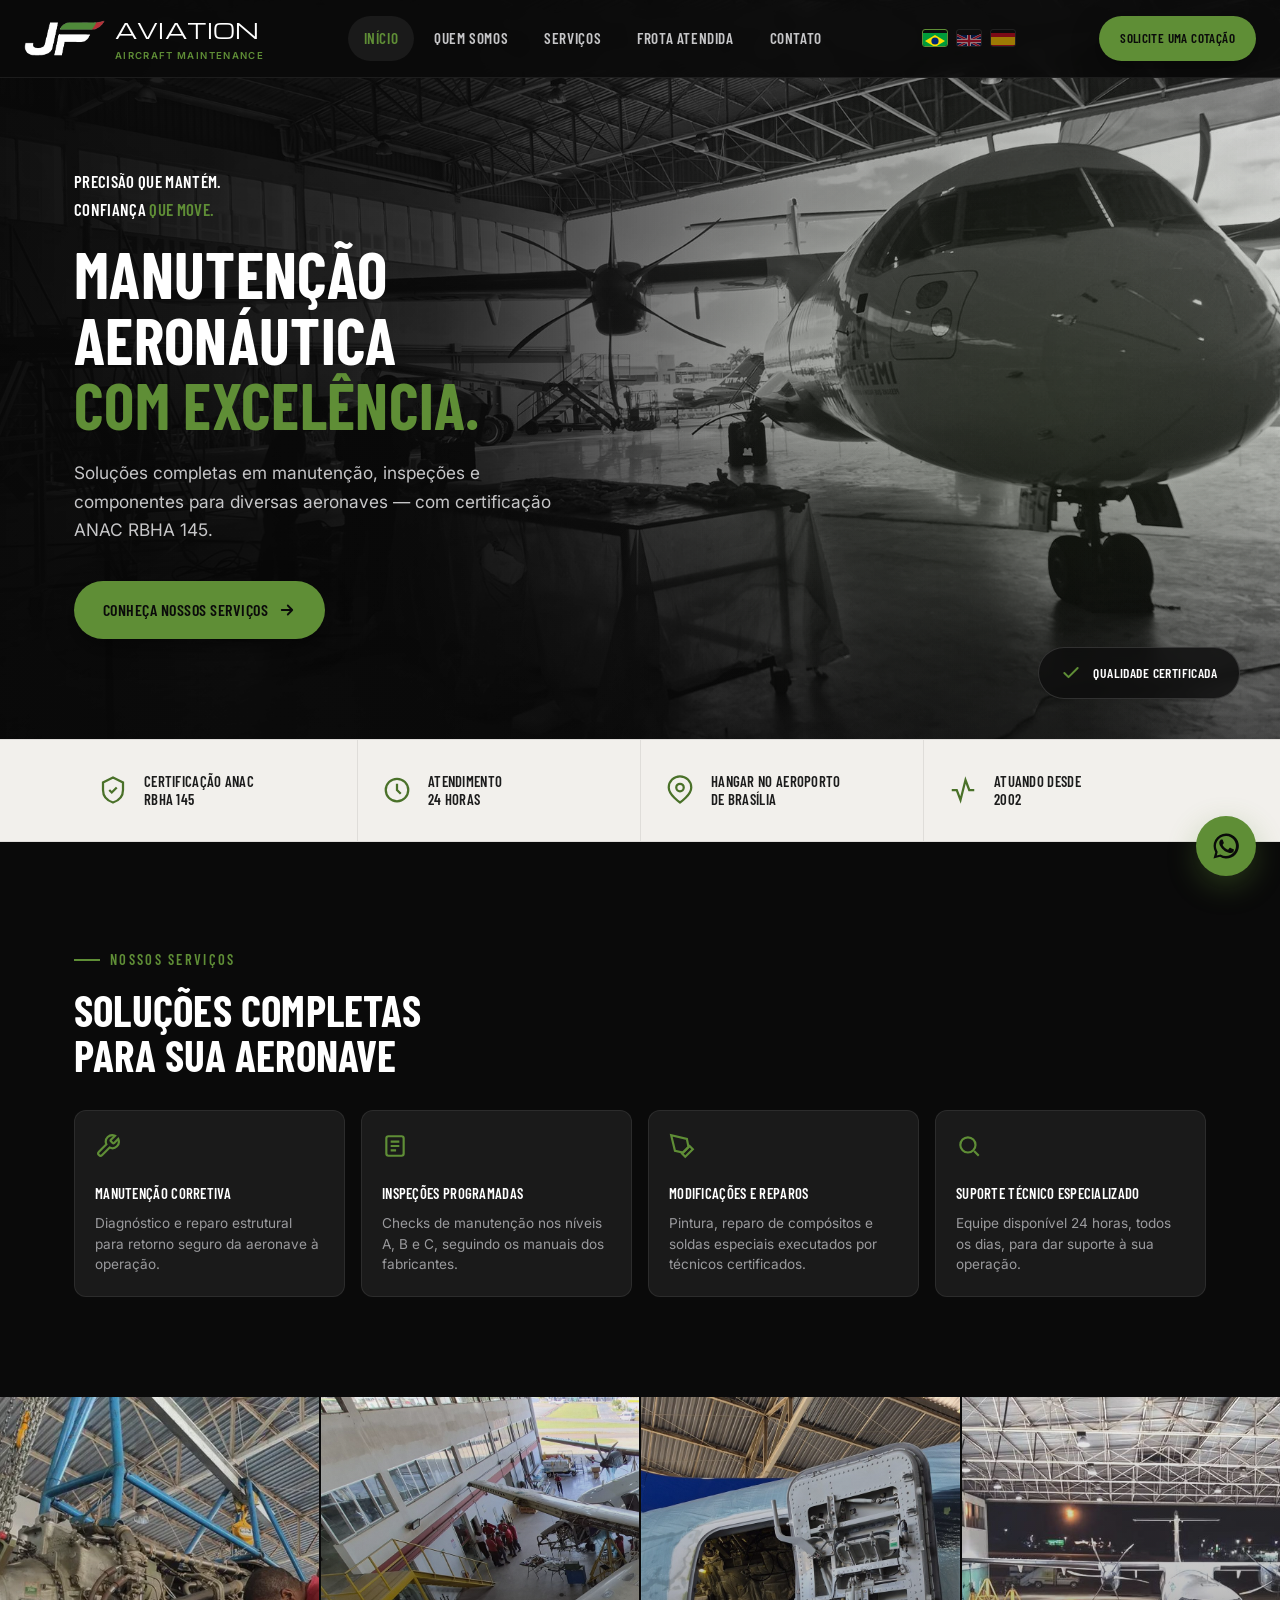
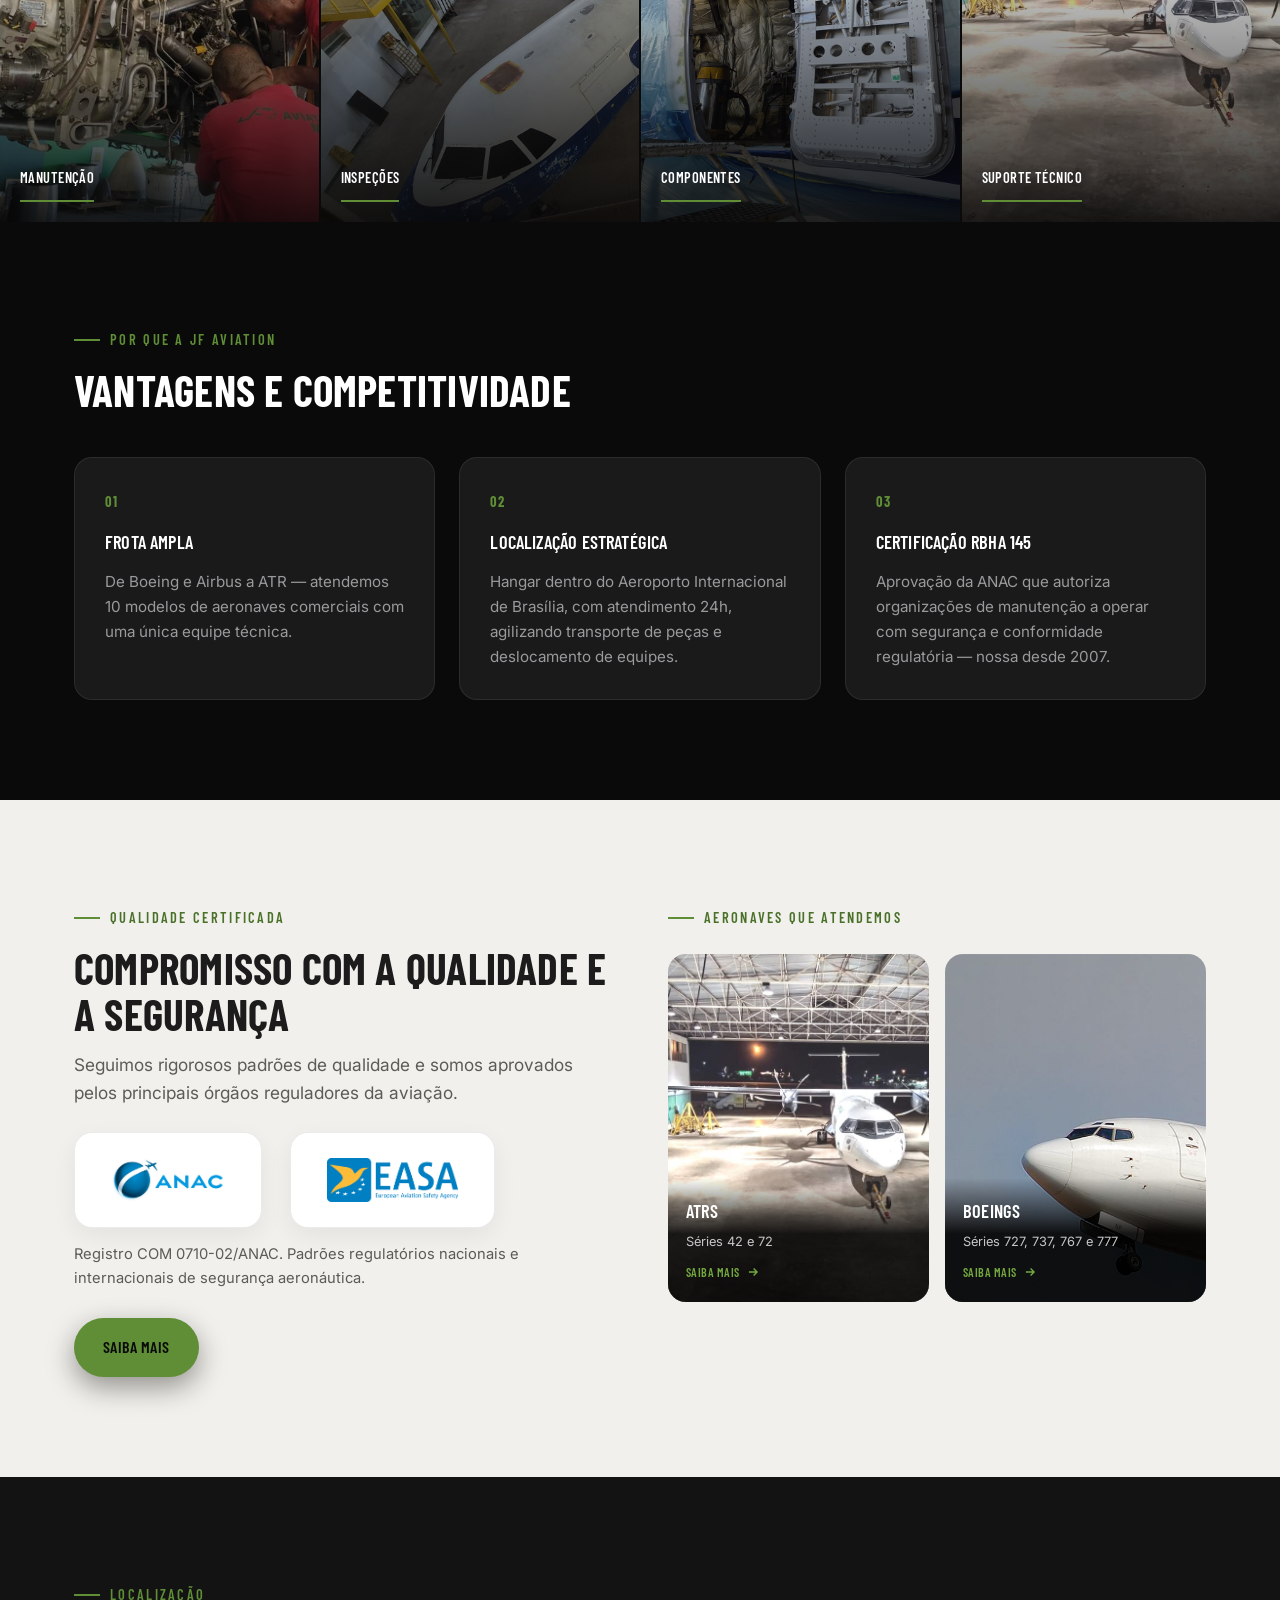
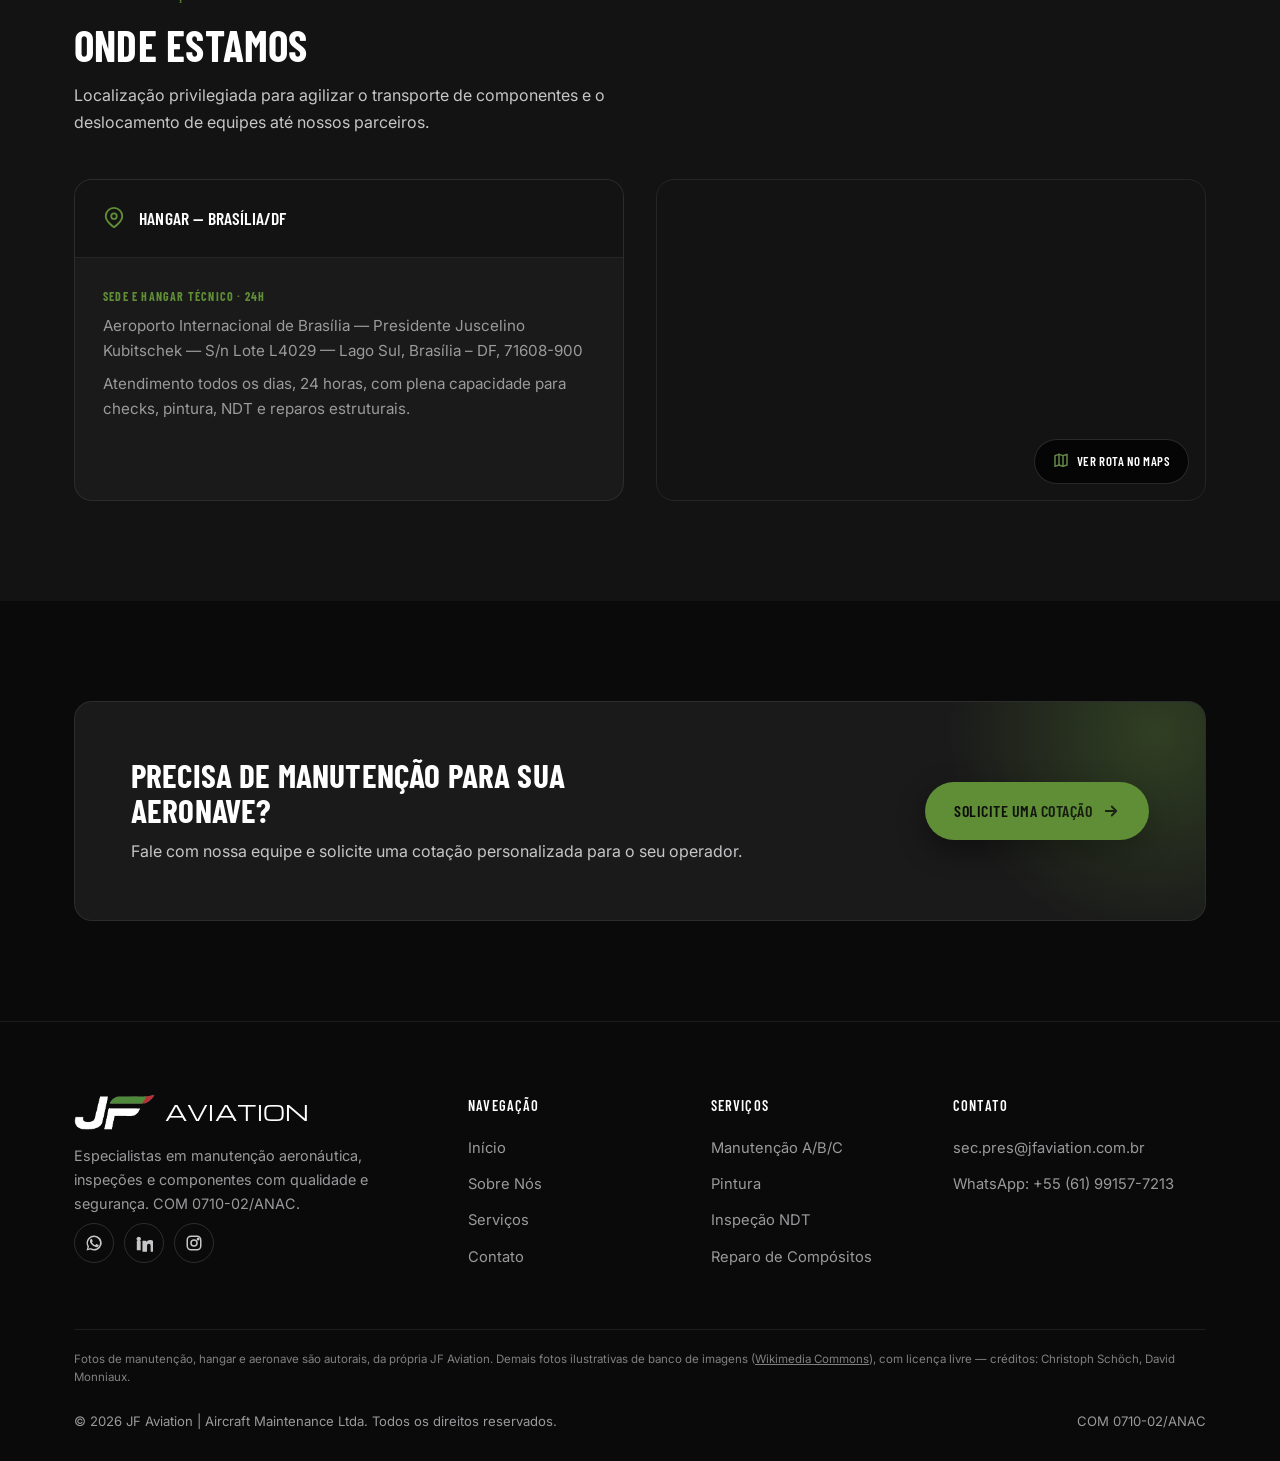
==== commit 99c24326: "Converte bandeiras para SVG inline e atualiza favicon para JF" ====
--- a/index.html
+++ b/index.html
@@ -44,16 +44,16 @@
       <a href="contato.html">Contato</a>
       <a href="contato.html" class="btn btn-gold nav-mobile-cta">Solicite uma Cotação</a>
       <div class="lang-switcher-mobile">
-        <a href="index.html" class="active" aria-label="Português"><img src="assets/img/flags/br.svg" alt="PT"></a>
-        <a href="en/index.html" aria-label="English"><img src="assets/img/flags/uk.svg" alt="EN"></a>
-        <a href="es/index.html" aria-label="Español"><img src="assets/img/flags/es.svg" alt="ES"></a>
+        <a href="index.html" class="active" aria-label="Português"><svg viewBox="0 0 24 16" width="24" height="16"><rect width="24" height="16" fill="#009B3A"/><polygon points="12,2 22,8 12,14 2,8" fill="#FFDF00"/><circle cx="12" cy="8" r="3.6" fill="#002776"/></svg></a>
+        <a href="en/index.html" aria-label="English"><svg viewBox="0 0 60 30" width="24" height="16"><clipPath id="s"><path d="M0,0 v30 h60 v-30 z"/></clipPath><clipPath id="t"><path d="M30,15 h30 v15 z v15 h-30 z h-30 v-15 z v-15 h30 z"/></clipPath><g clip-path="url(#s)"><path d="M0,0 v30 h60 v-30 z" fill="#012169"/><path d="M0,0 L60,30 M60,0 L0,30" stroke="#fff" stroke-width="6"/><path d="M0,0 L60,30 M60,0 L0,30" clip-path="url(#t)" stroke="#C8102E" stroke-width="4"/><path d="M30,0 v30 M0,15 h60" stroke="#fff" stroke-width="10"/><path d="M30,0 v30 M0,15 h60" stroke="#C8102E" stroke-width="6"/></g></svg></a>
+        <a href="es/index.html" aria-label="Español"><svg viewBox="0 0 750 500" width="24" height="16"><path fill="#c60b1e" d="M0 0h750v500H0z"/><path fill="#ffc400" d="M0 125h750v250H0z"/></svg></a>
       </div>
     </nav>
 
     <div class="lang-switcher">
-      <a href="index.html" class="active" aria-label="Português"><img src="assets/img/flags/br.svg" alt="PT"></a>
-      <a href="en/index.html" aria-label="English"><img src="assets/img/flags/uk.svg" alt="EN"></a>
-      <a href="es/index.html" aria-label="Español"><img src="assets/img/flags/es.svg" alt="ES"></a>
+      <a href="index.html" class="active" aria-label="Português"><svg viewBox="0 0 24 16" width="24" height="16"><rect width="24" height="16" fill="#009B3A"/><polygon points="12,2 22,8 12,14 2,8" fill="#FFDF00"/><circle cx="12" cy="8" r="3.6" fill="#002776"/></svg></a>
+      <a href="en/index.html" aria-label="English"><svg viewBox="0 0 60 30" width="24" height="16"><clipPath id="s"><path d="M0,0 v30 h60 v-30 z"/></clipPath><clipPath id="t"><path d="M30,15 h30 v15 z v15 h-30 z h-30 v-15 z v-15 h30 z"/></clipPath><g clip-path="url(#s)"><path d="M0,0 v30 h60 v-30 z" fill="#012169"/><path d="M0,0 L60,30 M60,0 L0,30" stroke="#fff" stroke-width="6"/><path d="M0,0 L60,30 M60,0 L0,30" clip-path="url(#t)" stroke="#C8102E" stroke-width="4"/><path d="M30,0 v30 M0,15 h60" stroke="#fff" stroke-width="10"/><path d="M30,0 v30 M0,15 h60" stroke="#C8102E" stroke-width="6"/></g></svg></a>
+      <a href="es/index.html" aria-label="Español"><svg viewBox="0 0 750 500" width="24" height="16"><path fill="#c60b1e" d="M0 0h750v500H0z"/><path fill="#ffc400" d="M0 125h750v250H0z"/></svg></a>
     </div>
 
     <div class="nav-cta">
